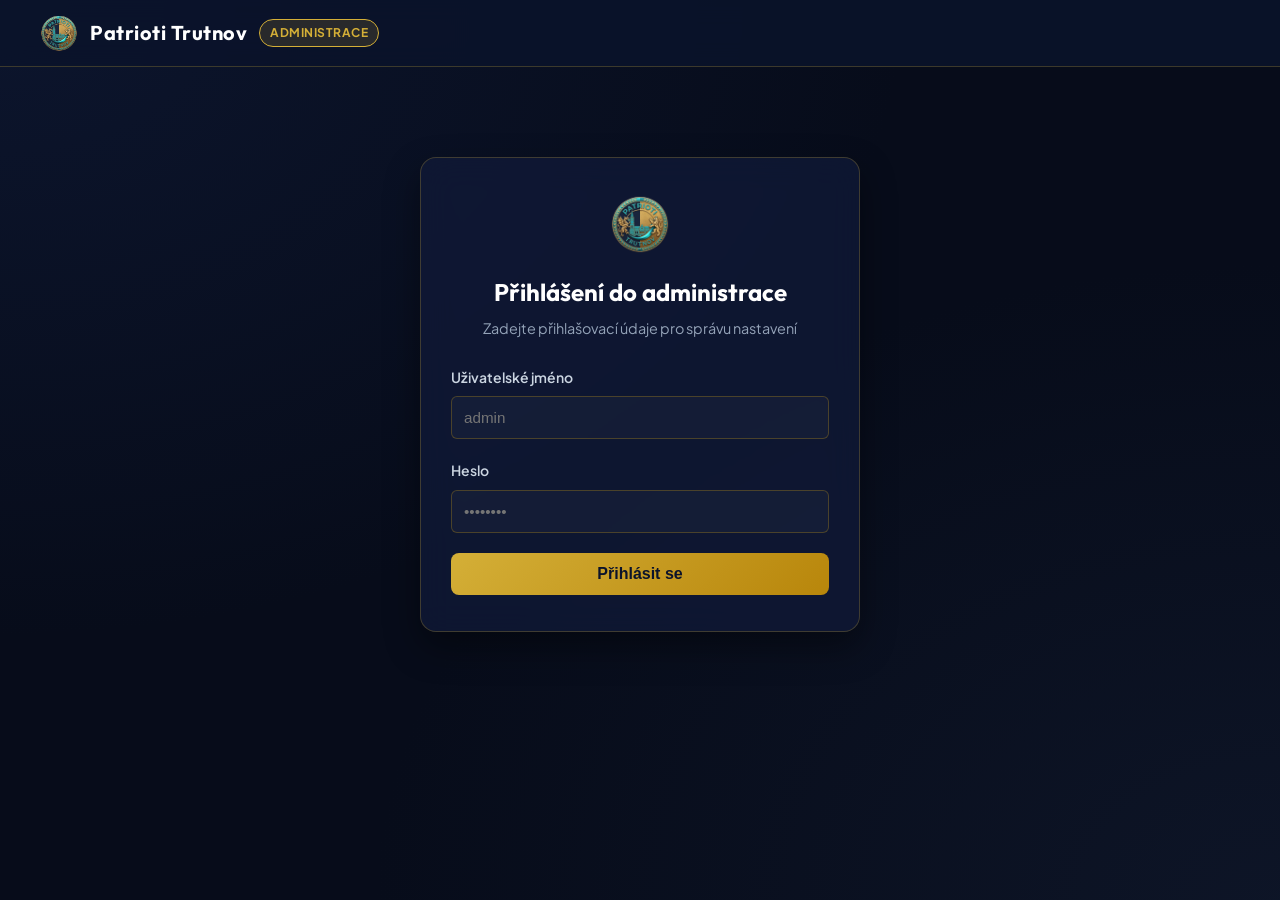
==== wwwroot/admin.html @ 67e6c527 "Add admin section with email notification settings and PatriotiTrutnov_ subject prefix" ====
<!DOCTYPE html>
<html lang="cs">
<head>
    <meta charset="UTF-8">
    <meta name="viewport" content="width=device-width, initial-scale=1.0">
    <title>Administrace | Patrioti Trutnov</title>
    <link rel="icon" type="image/png" href="img/PatriotiLogo.png">
    <link rel="preconnect" href="https://fonts.googleapis.com">
    <link rel="preconnect" href="https://fonts.gstatic.com" crossorigin>
    <link href="https://fonts.googleapis.com/css2?family=Outfit:wght@300;400;500;600;700;800&family=Plus+Jakarta+Sans:wght@400;500;600;700&display=swap" rel="stylesheet">
    <link rel="stylesheet" href="css/main.css">
    <style>
        :root {
            --admin-bg: #070c1a;
            --admin-card: rgba(16, 26, 56, 0.75);
            --admin-border: rgba(212, 175, 55, 0.25);
            --admin-accent: #d4af37;
            --admin-accent-hover: #f3c94d;
        }

        body {
            background-color: var(--admin-bg);
            background-image: 
                radial-gradient(at 0% 0%, rgba(20, 35, 75, 0.4) 0px, transparent 50%),
                radial-gradient(at 100% 100%, rgba(15, 23, 42, 0.8) 0px, transparent 50%);
            min-height: 100vh;
            color: #f1f5f9;
            font-family: 'Plus Jakarta Sans', sans-serif;
            display: flex;
            flex-direction: column;
            margin: 0;
        }

        .admin-header {
            background: rgba(11, 19, 43, 0.9);
            backdrop-filter: blur(12px);
            -webkit-backdrop-filter: blur(12px);
            border-bottom: 1px solid var(--admin-border);
            padding: 14px 24px;
            position: sticky;
            top: 0;
            z-index: 100;
        }

        .admin-header-container {
            max-width: 1200px;
            margin: 0 auto;
            display: flex;
            justify-content: space-between;
            align-items: center;
            flex-wrap: wrap;
            gap: 15px;
        }

        .admin-brand {
            display: flex;
            align-items: center;
            gap: 12px;
            text-decoration: none;
            color: #ffffff;
        }

        .admin-brand img {
            height: 38px;
            width: auto;
        }

        .admin-brand-title {
            font-family: 'Outfit', sans-serif;
            font-size: 1.25rem;
            font-weight: 700;
            letter-spacing: 0.5px;
        }

        .admin-badge {
            background: rgba(212, 175, 55, 0.15);
            border: 1px solid var(--admin-accent);
            color: var(--admin-accent);
            padding: 3px 10px;
            border-radius: 20px;
            font-size: 0.75rem;
            font-weight: 700;
            text-transform: uppercase;
            letter-spacing: 0.5px;
        }

        .admin-nav-actions {
            display: flex;
            align-items: center;
            gap: 12px;
        }

        .btn-admin-link {
            display: inline-flex;
            align-items: center;
            gap: 6px;
            padding: 8px 14px;
            border-radius: 8px;
            font-size: 0.875rem;
            font-weight: 600;
            text-decoration: none;
            color: #cbd5e1;
            background: rgba(255, 255, 255, 0.05);
            border: 1px solid rgba(255, 255, 255, 0.1);
            transition: all 0.2s ease;
        }

        .btn-admin-link:hover {
            background: rgba(255, 255, 255, 0.12);
            color: #ffffff;
        }

        .btn-admin-logout {
            background: rgba(239, 68, 68, 0.15);
            border: 1px solid rgba(239, 68, 68, 0.4);
            color: #fca5a5;
        }

        .btn-admin-logout:hover {
            background: rgba(239, 68, 68, 0.3);
            color: #ffffff;
        }

        .admin-main {
            max-width: 1200px;
            margin: 0 auto;
            padding: 30px 20px 60px 20px;
            flex: 1;
            width: 100%;
            box-sizing: border-box;
        }

        /* Login Card */
        .login-wrapper {
            max-width: 440px;
            margin: 60px auto;
        }

        .login-card {
            background: var(--admin-card);
            border: 1px solid var(--admin-border);
            border-radius: 16px;
            padding: 36px 30px;
            box-shadow: 0 15px 35px rgba(0, 0, 0, 0.4);
            backdrop-filter: blur(16px);
        }

        .login-card-header {
            text-align: center;
            margin-bottom: 26px;
        }

        .login-card-header img {
            height: 60px;
            margin-bottom: 12px;
        }

        .login-card-header h2 {
            margin: 0;
            font-size: 1.5rem;
            font-family: 'Outfit', sans-serif;
            color: #ffffff;
        }

        .login-card-header p {
            margin: 6px 0 0 0;
            font-size: 0.9rem;
            color: #94a3b8;
        }

        .form-group {
            margin-bottom: 20px;
        }

        .form-group label {
            display: block;
            margin-bottom: 8px;
            font-size: 0.875rem;
            font-weight: 600;
            color: #cbd5e1;
        }

        .form-control {
            width: 100%;
            padding: 12px 14px;
            background: rgba(8, 14, 30, 0.8);
            border: 1px solid rgba(255, 255, 255, 0.15);
            border-radius: 8px;
            color: #ffffff;
            font-size: 0.95rem;
            box-sizing: border-box;
            transition: border-color 0.2s;
        }

        .form-control:focus {
            outline: none;
            border-color: var(--admin-accent);
            box-shadow: 0 0 0 3px rgba(212, 175, 55, 0.2);
        }

        .btn-gold {
            background: linear-gradient(135deg, var(--admin-accent) 0%, #b8860b 100%);
            color: #0b132b;
            font-weight: 700;
            padding: 12px 20px;
            border-radius: 8px;
            border: none;
            cursor: pointer;
            width: 100%;
            font-size: 1rem;
            transition: all 0.2s ease;
        }

        .btn-gold:hover {
            background: linear-gradient(135deg, var(--admin-accent-hover) 0%, #d4af37 100%);
            transform: translateY(-1px);
            box-shadow: 0 4px 14px rgba(212, 175, 55, 0.3);
        }

        .btn-gold:disabled {
            opacity: 0.6;
            cursor: not-allowed;
            transform: none;
        }

        .alert-error {
            background: rgba(239, 68, 68, 0.15);
            border: 1px solid rgba(239, 68, 68, 0.4);
            color: #fca5a5;
            padding: 10px 14px;
            border-radius: 8px;
            font-size: 0.875rem;
            margin-bottom: 18px;
            display: none;
        }

        .alert-success {
            background: rgba(34, 197, 94, 0.15);
            border: 1px solid rgba(34, 197, 94, 0.4);
            color: #86efac;
            padding: 12px 16px;
            border-radius: 8px;
            font-size: 0.9rem;
            margin-bottom: 20px;
            display: none;
        }

        /* Dashboard View */
        .admin-tabs {
            display: flex;
            gap: 10px;
            border-bottom: 1px solid rgba(255, 255, 255, 0.1);
            margin-bottom: 26px;
        }

        .admin-tab-btn {
            background: transparent;
            border: none;
            color: #94a3b8;
            font-size: 1rem;
            font-weight: 600;
            padding: 12px 18px;
            cursor: pointer;
            border-bottom: 2px solid transparent;
            transition: all 0.2s ease;
            display: inline-flex;
            align-items: center;
            gap: 8px;
        }

        .admin-tab-btn:hover {
            color: #ffffff;
        }

        .admin-tab-btn.active {
            color: var(--admin-accent);
            border-bottom-color: var(--admin-accent);
        }

        .tab-pane {
            display: none;
        }

        .tab-pane.active {
            display: block;
        }

        /* Settings Card */
        .settings-card {
            background: var(--admin-card);
            border: 1px solid var(--admin-border);
            border-radius: 16px;
            padding: 30px;
            backdrop-filter: blur(16px);
            margin-bottom: 25px;
        }

        .settings-card-header {
            margin-bottom: 22px;
        }

        .settings-card-header h3 {
            margin: 0;
            font-family: 'Outfit', sans-serif;
            font-size: 1.4rem;
            color: #ffffff;
            display: flex;
            align-items: center;
            gap: 10px;
        }

        .settings-card-header p {
            margin: 8px 0 0 0;
            font-size: 0.95rem;
            color: #94a3b8;
            line-height: 1.5;
        }

        .info-pill-bar {
            display: flex;
            flex-wrap: wrap;
            gap: 12px;
            margin: 16px 0 24px 0;
            background: rgba(11, 19, 43, 0.6);
            border: 1px solid rgba(255, 255, 255, 0.08);
            border-radius: 10px;
            padding: 14px 18px;
        }

        .info-pill {
            font-size: 0.85rem;
            color: #cbd5e1;
            display: flex;
            align-items: center;
            gap: 6px;
        }

        .info-pill code {
            background: rgba(212, 175, 55, 0.15);
            color: var(--admin-accent);
            padding: 2px 6px;
            border-radius: 4px;
            font-weight: 700;
        }

        .email-list {
            display: flex;
            flex-direction: column;
            gap: 10px;
            margin-bottom: 24px;
        }

        .email-item {
            display: flex;
            justify-content: space-between;
            align-items: center;
            background: rgba(8, 14, 30, 0.6);
            border: 1px solid rgba(255, 255, 255, 0.1);
            border-radius: 10px;
            padding: 12px 18px;
            transition: all 0.2s;
        }

        .email-item:hover {
            border-color: rgba(212, 175, 55, 0.4);
            background: rgba(8, 14, 30, 0.9);
        }

        .email-item-address {
            display: flex;
            align-items: center;
            gap: 10px;
            font-weight: 600;
            color: #ffffff;
            font-size: 0.95rem;
        }

        .email-item-badge {
            background: rgba(59, 130, 246, 0.15);
            border: 1px solid rgba(59, 130, 246, 0.4);
            color: #60a5fa;
            font-size: 0.75rem;
            padding: 2px 8px;
            border-radius: 12px;
            font-weight: 600;
        }

        .btn-delete-email {
            background: rgba(239, 68, 68, 0.15);
            border: 1px solid rgba(239, 68, 68, 0.3);
            color: #fca5a5;
            padding: 6px 12px;
            border-radius: 6px;
            cursor: pointer;
            font-size: 0.85rem;
            font-weight: 600;
            transition: all 0.2s;
        }

        .btn-delete-email:hover {
            background: rgba(239, 68, 68, 0.3);
            color: #ffffff;
        }

        .add-email-form {
            display: flex;
            gap: 12px;
            margin-bottom: 25px;
            flex-wrap: wrap;
        }

        .add-email-form .form-control {
            flex: 1;
            min-width: 250px;
        }

        .add-email-form .btn-add {
            background: rgba(59, 130, 246, 0.2);
            border: 1px solid rgba(59, 130, 246, 0.5);
            color: #60a5fa;
            font-weight: 600;
            padding: 0 20px;
            border-radius: 8px;
            cursor: pointer;
            transition: all 0.2s;
            display: inline-flex;
            align-items: center;
            gap: 6px;
            white-space: nowrap;
        }

        .add-email-form .btn-add:hover {
            background: rgba(59, 130, 246, 0.4);
            color: #ffffff;
        }

        /* Leads Table */
        .leads-table-container {
            overflow-x: auto;
            border-radius: 12px;
            border: 1px solid rgba(255, 255, 255, 0.1);
            background: var(--admin-card);
        }

        .leads-table {
            width: 100%;
            border-collapse: collapse;
            font-size: 0.9rem;
            text-align: left;
        }

        .leads-table th {
            background: rgba(11, 19, 43, 0.9);
            color: var(--admin-accent);
            font-weight: 700;
            padding: 14px 16px;
            border-bottom: 1px solid rgba(255, 255, 255, 0.1);
            white-space: nowrap;
        }

        .leads-table td {
            padding: 14px 16px;
            border-bottom: 1px solid rgba(255, 255, 255, 0.05);
            color: #cbd5e1;
            vertical-align: top;
        }

        .leads-table tr:hover td {
            background: rgba(255, 255, 255, 0.02);
        }

        .leads-table .lead-name {
            font-weight: 700;
            color: #ffffff;
            white-space: nowrap;
        }

        .leads-table .lead-email a {
            color: #60a5fa;
            text-decoration: none;
        }

        .leads-table .lead-topic {
            color: var(--admin-accent);
            font-weight: 600;
        }

        .leads-table .lead-msg {
            max-width: 320px;
            line-height: 1.4;
            white-space: pre-line;
            word-break: break-word;
        }

        .leads-table .lead-date {
            white-space: nowrap;
            color: #94a3b8;
            font-size: 0.8rem;
        }

        .empty-state {
            padding: 40px 20px;
            text-align: center;
            color: #94a3b8;
        }

        .empty-state p {
            margin: 8px 0 0 0;
            font-size: 0.95rem;
        }
    </style>
</head>
<body>
    <!-- Header -->
    <header class="admin-header">
        <div class="admin-header-container">
            <a href="index.html" class="admin-brand">
                <img src="img/PatriotiLogoBlack.png" alt="Patrioti Trutnov Logo">
                <span class="admin-brand-title">Patrioti Trutnov</span>
                <span class="admin-badge">Administrace</span>
            </a>
            <div class="admin-nav-actions" id="adminNavActions" style="display: none;">
                <span id="adminUsernameDisplay" style="font-size: 0.875rem; color: #94a3b8; font-weight: 600;"></span>
                <a href="index.html" class="btn-admin-link" target="_blank">🌐 Web</a>
                <button type="button" id="adminLogoutBtn" class="btn-admin-link btn-admin-logout">Odhlásit</button>
            </div>
        </div>
    </header>

    <!-- Main Content -->
    <main class="admin-main">
        <!-- 1. Login View -->
        <div id="loginView" class="login-wrapper">
            <div class="login-card">
                <div class="login-card-header">
                    <img src="img/PatriotiLogoBlack.png" alt="Patrioti Trutnov">
                    <h2>Přihlášení do administrace</h2>
                    <p>Zadejte přihlašovací údaje pro správu nastavení</p>
                </div>
                <div id="loginError" class="alert-error"></div>
                <form id="loginForm">
                    <div class="form-group">
                        <label for="adminUser">Uživatelské jméno</label>
                        <input type="text" id="adminUser" class="form-control" placeholder="admin" required autocomplete="username">
                    </div>
                    <div class="form-group">
                        <label for="adminPass">Heslo</label>
                        <input type="password" id="adminPass" class="form-control" placeholder="••••••••" required autocomplete="current-password">
                    </div>
                    <button type="submit" id="loginBtn" class="btn-gold">Přihlásit se</button>
                </form>
            </div>
        </div>

        <!-- 2. Dashboard View -->
        <div id="dashboardView" style="display: none;">
            <div class="admin-tabs">
                <button type="button" class="admin-tab-btn active" data-tab="settingsTab">
                    ⚙️ Nastavení e-mailů
                </button>
                <button type="button" class="admin-tab-btn" data-tab="leadsTab">
                    📥 Doručené zprávy <span id="leadsCountBadge" class="admin-badge" style="margin-left: 6px; display: none;">0</span>
                </button>
            </div>

            <!-- Tab 1: Settings -->
            <div id="settingsTab" class="tab-pane active">
                <div class="settings-card">
                    <div class="settings-card-header">
                        <h3>📧 Příjemci příchozích e-mailů</h3>
                        <p>
                            Zde můžete spravovat seznam e-mailových adres, kam budou přeposílány veškeré poptávky a zprávy z kontaktního formuláře na webu.
                        </p>
                    </div>

                    <div class="info-pill-bar">
                        <div class="info-pill">
                            <span>📌 <strong>Prefix předmětu:</strong></span>
                            <code>PatriotiTrutnov_</code>
                        </div>
                        <div class="info-pill">
                            <span>📌 <strong>Odesílatel:</strong></span>
                            <code>Patrioti Trutnov &lt;info@patriotitrutnov.cz&gt;</code>
                        </div>
                        <div class="info-pill">
                            <span>📌 <strong>Reply-To:</strong></span>
                            <span>E-mail odesílatele formuláře</span>
                        </div>
                    </div>

                    <div id="settingsSuccess" class="alert-success"></div>
                    <div id="settingsError" class="alert-error"></div>

                    <label style="display: block; font-weight: 700; margin-bottom: 12px; font-size: 0.95rem; color: #cbd5e1;">
                        Aktivní seznam příjemců notifikací:
                    </label>

                    <div id="emailListContainer" class="email-list">
                        <!-- Populated by JS -->
                    </div>

                    <!-- Add New Email -->
                    <form id="addEmailForm" class="add-email-form">
                        <input type="email" id="newEmailInput" class="form-control" placeholder="Zadejte novou e-mailovou adresu (např. tym@patriotitrutnov.cz)" required>
                        <button type="submit" class="btn-add">➕ Přidat e-mail</button>
                    </form>

                    <div style="margin-top: 25px; display: flex; justify-content: flex-end;">
                        <button type="button" id="saveSettingsBtn" class="btn-gold" style="width: auto; padding: 12px 28px;">
                            💾 Uložit nastavení
                        </button>
                    </div>
                </div>
            </div>

            <!-- Tab 2: Leads -->
            <div id="leadsTab" class="tab-pane">
                <div class="settings-card">
                    <div class="settings-card-header" style="display: flex; justify-content: space-between; align-items: center; flex-wrap: wrap; gap: 15px;">
                        <div>
                            <h3>📥 Doručené zprávy a kontakty</h3>
                            <p>Přehled všech odeslaných formulářů od občanů z webu.</p>
                        </div>
                        <button type="button" id="refreshLeadsBtn" class="btn-admin-link">🔄 Obnovit zprávy</button>
                    </div>

                    <div class="leads-table-container">
                        <table class="leads-table">
                            <thead>
                                <tr>
                                    <th>Datum</th>
                                    <th>Jméno</th>
                                    <th>E-mail</th>
                                    <th>Telefon</th>
                                    <th>Zajímá mě</th>
                                    <th>Zpráva / vzkaz</th>
                                    <th>Akce</th>
                                </tr>
                            </thead>
                            <tbody id="leadsTableBody">
                                <!-- Populated by JS -->
                            </tbody>
                        </table>
                        <div id="leadsEmptyState" class="empty-state" style="display: none;">
                            <span style="font-size: 2rem;">📭</span>
                            <p>Zatím nebyly doručeny žádné zprávy.</p>
                        </div>
                    </div>
                </div>
            </div>
        </div>
    </main>

    <script src="js/admin.js"></script>
</body>
</html>
---- wwwroot/css/main.css ----
:root {
    --bg-deep: #120e03;
    --bg-surface: #1e1706;
    --bg-glass: rgba(30, 23, 6, 0.85);

    --accent: #eab308;
    --accent-light: #fde047;
    --accent-gradient: linear-gradient(135deg, #f59e0b 0%, #d97706 100%);
    
    --text-primary: #fef3c7;
    --text-secondary: #fde68a;
    --border: rgba(234, 179, 8, 0.25);
    --btn-text: #0f172a;
    
    --transition: all 0.4s cubic-bezier(0.165, 0.84, 0.44, 1);
    --input-bg: rgba(255, 255, 255, 0.03);
    --header-bg: rgba(18, 14, 3, 0.88);
    --selector-bg: rgba(255, 255, 255, 0.08);
}

.gold-theme {
    --bg-deep: #120e03;
    --bg-surface: #1e1706;
    --bg-glass: rgba(30, 23, 6, 0.85);
    --text-primary: #fef3c7;
    --text-secondary: #fde68a;
    --border: rgba(234, 179, 8, 0.25);
    --input-bg: rgba(255, 255, 255, 0.03);
    --header-bg: rgba(18, 14, 3, 0.88);
    --accent: #eab308;
    --accent-light: #fde047;
    --accent-gradient: linear-gradient(135deg, #f59e0b 0%, #d97706 100%);
    --selector-bg: rgba(255, 255, 255, 0.08);
    --btn-text: #0f172a;
}

.dark-theme {
    --bg-deep: #000000;
    --bg-surface: #0a0f1a;
    --bg-glass: rgba(10, 15, 26, 0.85);
    --text-primary: #f1f5f9;
    --text-secondary: #94a3b8;
    --border: rgba(59, 130, 246, 0.2);
    --input-bg: rgba(255, 255, 255, 0.03);
    --header-bg: rgba(0, 0, 0, 0.85);
    --accent: #3b82f6;
    --accent-light: #60a5fa;
    --accent-gradient: linear-gradient(135deg, #3b82f6 0%, #2563eb 100%);
    --selector-bg: rgba(255, 255, 255, 0.05);
    --btn-text: #ffffff;
}

.light-theme {
    --bg-deep: #eaedf2;
    --bg-surface: #f4f6fa;
    --bg-glass: rgba(244, 246, 250, 0.90);
    --text-primary: #1e293b;
    --text-secondary: #475569;
    --border: rgba(100, 116, 139, 0.25);
    --input-bg: rgba(0, 0, 0, 0.03);
    --header-bg: rgba(234, 237, 242, 0.92);
    --accent: #1e40af;
    --accent-light: #2563eb;
    --accent-gradient: linear-gradient(135deg, #1e40af 0%, #2563eb 100%);
    --selector-bg: rgba(0, 0, 0, 0.05);
    --btn-text: #ffffff;
}

.red-theme {
    --bg-deep: #140505;
    --bg-surface: #220c0c;
    --bg-glass: rgba(34, 12, 12, 0.85);
    --text-primary: #fecaca;
    --text-secondary: #fca5a5;
    --border: rgba(239, 68, 68, 0.25);
    --input-bg: rgba(255, 255, 255, 0.03);
    --header-bg: rgba(20, 5, 5, 0.85);
    --accent: #ef4444;
    --accent-light: #f87171;
    --accent-gradient: linear-gradient(135deg, #ef4444 0%, #f97316 100%);
    --selector-bg: rgba(255, 255, 255, 0.08);
    --btn-text: #ffffff;
}

.green-theme {
    --bg-deep: #05140b;
    --bg-surface: #0b2214;
    --bg-glass: rgba(11, 34, 20, 0.85);
    --text-primary: #d1fae5;
    --text-secondary: #a7f3d0;
    --border: rgba(16, 185, 129, 0.25);
    --input-bg: rgba(255, 255, 255, 0.03);
    --header-bg: rgba(5, 20, 11, 0.85);
    --accent: #10b981;
    --accent-light: #34d399;
    --accent-gradient: linear-gradient(135deg, #10b981 0%, #059669 100%);
    --selector-bg: rgba(255, 255, 255, 0.08);
    --btn-text: #ffffff;
}

.water-theme {
    --bg-deep: #02121e;
    --bg-surface: #062033;
    --bg-glass: rgba(6, 32, 51, 0.85);
    --text-primary: #e0f2fe;
    --text-secondary: #7dd3fc;
    --border: rgba(6, 182, 212, 0.25);
    --input-bg: rgba(255, 255, 255, 0.03);
    --header-bg: rgba(2, 18, 30, 0.88);
    --accent: #06b6d4;
    --accent-light: #38bdf8;
    --accent-gradient: linear-gradient(135deg, #06b6d4 0%, #0284c7 100%);
    --selector-bg: rgba(255, 255, 255, 0.08);
    --btn-text: #ffffff;
}

* {
    margin: 0;
    padding: 0;
    box-sizing: border-box;
}

body {
    background-color: var(--bg-deep);
    color: var(--text-primary);
    font-family: 'Inter', sans-serif;
    line-height: 1.6;
    overflow-x: hidden;
}

h1, h2, h3 {
    font-family: 'Outfit', sans-serif;
}

.container {
    max-width: 1200px;
    margin: 0 auto;
    padding: 0 20px;
}

.section {
    padding: 100px 0;
    scroll-margin-top: 155px; /* Offset to prevent header overlap when clicking anchors */
}

.text-accent {
    background: var(--accent-gradient);
    -webkit-background-clip: text;
    background-clip: text;
    -webkit-text-fill-color: transparent;
}

/* Header */
.header {
    position: fixed;
    top: 0;
    width: 100%;
    z-index: 1000;
    padding: 12px 0;
    background: var(--header-bg);
    backdrop-filter: blur(12px);
    transition: padding 0.3s cubic-bezier(0.165, 0.84, 0.44, 1), background 0.3s ease, box-shadow 0.3s ease;
}

/* Shrinking header on scroll */
.header.scrolled {
    padding: 6px 0;
    background: var(--header-bg);
    box-shadow: 0 4px 20px rgba(0, 0, 0, 0.45);
    border-bottom: 1px solid var(--border);
}

.header-container {
    display: flex;
    justify-content: space-between;
    align-items: center;
    max-width: 1400px;
    width: 100%;
}

.logo {
    display: flex;
    align-items: center;
    gap: 12px;
    font-size: 1.5rem;
    font-weight: 800;
    letter-spacing: -1px;
    text-decoration: none;
    color: var(--text-primary);
    cursor: pointer;
    white-space: nowrap;
    flex-shrink: 0;
    transition: font-size 0.3s ease;
}

.header.scrolled .logo {
    font-size: 1.25rem;
    gap: 10px;
}

.header-logo-img {
    height: 116px;
    width: auto;
    object-fit: contain;
    transition: height 0.3s cubic-bezier(0.165, 0.84, 0.44, 1), transform 0.3s ease;
}

.header.scrolled .header-logo-img {
    height: 52px;
}

/* Dignified logo hover (no wild rotating or tilting) */
.logo:hover .header-logo-img {
    transform: scale(1.04);
}

.logo span {
    color: var(--accent);
}

/* Symmetrical Header Volte 1 Badge */
.header-volte-badge {
    display: inline-flex;
    align-items: center;
    justify-content: center;
    flex-shrink: 0;
    text-decoration: none;
    line-height: 0;
    margin-left: 16px;
    transition: transform 0.3s cubic-bezier(0.165, 0.84, 0.44, 1);
}

.header-volte-badge img {
    height: 84px;
    width: 84px;
    object-fit: contain;
    filter: drop-shadow(0 4px 14px rgba(234, 179, 8, 0.4));
    transition: height 0.3s cubic-bezier(0.165, 0.84, 0.44, 1), width 0.3s cubic-bezier(0.165, 0.84, 0.44, 1), transform 0.3s ease, filter 0.3s ease;
}

.header.scrolled .header-volte-badge img {
    height: 48px;
    width: 48px;
}

.header-volte-badge:hover img {
    transform: scale(1.08) rotate(2deg);
    filter: drop-shadow(0 6px 18px rgba(234, 179, 8, 0.65));
}

/* Mobile Navigation Toggle Button */
.nav-toggle {
    display: none;
    background: none;
    border: none;
    cursor: pointer;
    padding: 10px;
    z-index: 1010;
    outline: none;
}

.nav-toggle span {
    display: block;
    width: 25px;
    height: 3px;
    background: var(--text-primary);
    margin: 5px 0;
    transition: var(--transition);
    border-radius: 2px;
}

/* Hamburger transform to X when active */
.nav-toggle.active span:nth-child(1) {
    transform: rotate(-45deg) translate(-5px, 6px);
}

.nav-toggle.active span:nth-child(2) {
    opacity: 0;
}

.nav-toggle.active span:nth-child(3) {
    transform: rotate(45deg) translate(-5px, -6px);
}

.nav {
    display: flex;
    align-items: center;
    gap: 22px;
}

.nav-list {
    display: flex;
    list-style: none;
    gap: 18px;
    align-items: center;
    margin: 0;
    padding: 0;
}

.nav-list li {
    display: flex;
    align-items: center;
}

.nav-list a {
    text-decoration: none;
    color: var(--text-primary);
    font-weight: 500;
    font-size: 0.92rem;
    transition: color 0.3s;
    white-space: nowrap;
    display: inline-block;
}

.nav-list a:hover {
    color: var(--accent-light);
}

/* Buttons */
.btn-primary {
    display: inline-block;
    padding: 11px 24px;
    background: var(--accent-gradient);
    color: var(--btn-text, #ffffff);
    text-decoration: none;
    border-radius: 6px;
    font-weight: 700;
    text-transform: uppercase;
    font-size: 0.8rem;
    letter-spacing: 1px;
    border: none;
    cursor: pointer;
    transition: var(--transition);
    white-space: nowrap;
}

.btn-primary:hover {
    transform: translateY(-2px);
    box-shadow: 0 10px 25px rgba(59, 130, 246, 0.3);
}

.btn-secondary {
    display: inline-block;
    padding: 12px 28px;
    background: transparent;
    color: var(--accent-light);
    text-decoration: none;
    border-radius: 6px;
    font-weight: 600;
    font-size: 0.85rem;
    border: 1px solid var(--border);
    transition: var(--transition);
    margin-left: 12px;
}

.btn-secondary:hover {
    background: rgba(59, 130, 246, 0.1);
    border-color: var(--accent);
}

.w-full {
    width: 100%;
}

/* Hero */
.hero {
    min-height: 100vh;
    height: auto;
    display: flex;
    align-items: center;
    background: radial-gradient(circle at top right, rgba(59, 130, 246, 0.08), transparent 50%);
    padding-top: 190px;
    padding-bottom: 80px;
}

.hero-vertical {
    display: flex;
    flex-direction: column;
    align-items: center;
    gap: 40px;
    text-align: center;
    width: 100%;
}

.hero-banner-container {
    display: flex;
    justify-content: center;
    align-items: center;
    position: relative;
    width: 100%;
}

.hero-banner-img {
    width: 100%;
    height: auto;
    max-height: 250px;
    max-width: 780px;
    object-fit: contain;
    filter: drop-shadow(0 20px 45px rgba(59, 130, 246, 0.25));
    animation: floatAnimation 6s ease-in-out infinite;
}

@keyframes floatAnimation {
    0% { transform: translateY(0px); }
    50% { transform: translateY(-15px); }
    100% { transform: translateY(0px); }
}

.hero-title {
    font-size: 3.5rem;
    line-height: 1.1;
    margin-bottom: 20px;
}

.hero-desc {
    font-size: 1.1rem;
    color: var(--text-secondary);
    max-width: 560px;
    margin: 0 auto 30px auto;
}

.hero-actions {
    display: flex;
    justify-content: center;
    gap: 12px;
}

.badge {
    color: var(--accent);
    text-transform: uppercase;
    font-size: 0.8rem;
    font-weight: 700;
    letter-spacing: 2px;
    display: block;
    margin-bottom: 20px;
}

/* Section header */
.section-header {
    margin-bottom: 20px;
}

.text-center {
    text-align: center;
}

.title {
    font-size: 2.5rem;
    margin-bottom: 12px;
}

.subtitle {
    color: var(--text-secondary);
    max-width: 600px;
    margin: 0 auto;
    font-size: 1rem;
}

/* Glass Card */
.glass-card {
    background: var(--bg-glass);
    backdrop-filter: blur(10px);
    border: 1px solid var(--border);
    padding: 40px;
    border-radius: 10px;
    transition: var(--transition);
}

.glass-card:hover {
    border-color: var(--accent);
    transform: translateY(-4px);
}

.glass-card .icon {
    font-size: 2rem;
    margin-bottom: 16px;
}

.glass-card h3 {
    margin-bottom: 8px;
    font-size: 1.2rem;
}

.glass-card p {
    color: var(--text-secondary);
    font-size: 0.9rem;
}

.grid {
    display: grid;
    grid-template-columns: repeat(3, 1fr);
    gap: 30px;
    margin-top: 50px;
}

/* Highlight section */
.highlight {
    background: var(--bg-surface);
}

/* Event Section */
.event-section {
    position: relative;
}

.event-card {
    background: var(--bg-glass);
    backdrop-filter: blur(12px);
    border: 1px solid var(--border);
    border-radius: 16px;
    padding: 40px;
    box-shadow: 0 15px 40px rgba(0, 0, 0, 0.25);
    margin-top: 30px;
}

.event-grid {
    display: grid;
    grid-template-columns: 1.15fr 0.85fr;
    gap: 40px;
    align-items: center;
}

.event-details h3 {
    font-size: 2rem;
    margin: 14px 0;
    line-height: 1.25;
    color: var(--text-primary);
}

.event-description {
    color: var(--text-secondary);
    font-size: 1.05rem;
    line-height: 1.6;
    margin-bottom: 24px;
}

.event-info-box {
    display: flex;
    flex-direction: column;
    gap: 12px;
    background: rgba(255, 255, 255, 0.04);
    border: 1px solid var(--border);
    border-left: 4px solid var(--accent);
    padding: 16px 20px;
    border-radius: 8px;
    margin-bottom: 24px;
}

.event-info-item {
    display: flex;
    align-items: center;
    gap: 12px;
    font-size: 1rem;
    color: var(--text-primary);
}

.event-info-icon {
    font-size: 1.25rem;
}

.event-guests {
    margin-bottom: 24px;
}

.event-guests-title {
    font-size: 0.85rem;
    font-weight: 700;
    text-transform: uppercase;
    letter-spacing: 0.8px;
    color: var(--accent);
    margin-bottom: 12px;
}

.guest-chips {
    display: grid;
    grid-template-columns: repeat(3, 1fr);
    gap: 12px;
}

.guest-chip {
    background: var(--selector-bg);
    border: 1px solid var(--border);
    border-radius: 10px;
    padding: 12px 10px;
    display: flex;
    flex-direction: column;
    align-items: center;
    justify-content: center;
    text-align: center;
    gap: 6px;
    transition: transform 0.2s ease, border-color 0.2s ease, box-shadow 0.2s ease;
}

.guest-chip:hover {
    border-color: var(--accent);
    transform: translateY(-2px);
    box-shadow: 0 6px 16px rgba(0, 0, 0, 0.25);
}

.guest-icon {
    font-size: 1.3rem;
    line-height: 1;
}

.guest-info {
    display: flex;
    flex-direction: column;
    gap: 2px;
}

.guest-name {
    font-weight: 700;
    font-size: 0.88rem;
    line-height: 1.25;
    color: var(--text-primary);
}

.guest-role {
    font-size: 0.76rem;
    color: var(--accent-light);
    font-weight: 600;
    line-height: 1.2;
}

/* Event Actions Layout */
.event-actions {
    display: flex;
    flex-direction: column;
    gap: 10px;
    width: 100%;
}

.btn-event-main {
    width: 100%;
    text-align: center;
    padding: 13px 20px;
    font-size: 0.85rem;
    letter-spacing: 0.5px;
    box-sizing: border-box;
    display: flex;
    align-items: center;
    justify-content: center;
    gap: 8px;
}

.event-actions-grid {
    display: grid;
    grid-template-columns: 1fr 1fr;
    gap: 10px;
    width: 100%;
}

.btn-event-item {
    margin: 0 !important;
    padding: 10px 12px !important;
    font-size: 0.82rem !important;
    text-align: center;
    display: inline-flex;
    align-items: center;
    justify-content: center;
    gap: 6px;
    box-sizing: border-box;
    width: 100%;
    white-space: nowrap;
}

.btn-event-fb {
    width: 100%;
    margin: 0 !important;
    padding: 10px 16px !important;
    font-size: 0.82rem !important;
    text-align: center;
    display: inline-flex;
    align-items: center;
    justify-content: center;
    gap: 8px;
    box-sizing: border-box;
}

.event-poster-wrapper {
    position: relative;
    display: block;
    border-radius: 12px;
    overflow: hidden;
    box-shadow: 0 12px 35px rgba(0, 0, 0, 0.35);
    border: 1px solid var(--border);
    transition: var(--transition);
    text-decoration: none;
}

.event-poster-wrapper:hover {
    transform: translateY(-4px);
    border-color: var(--accent);
    box-shadow: 0 18px 45px rgba(59, 130, 246, 0.25);
}

.event-poster-img {
    width: 100%;
    height: auto;
    display: block;
    object-fit: cover;
}

.event-poster-overlay {
    position: absolute;
    bottom: 0;
    left: 0;
    right: 0;
    background: linear-gradient(to top, rgba(0, 0, 0, 0.85) 0%, transparent 100%);
    color: #ffffff;
    padding: 24px 15px 12px;
    text-align: center;
    font-size: 0.85rem;
    font-weight: 600;
    display: flex;
    align-items: center;
    justify-content: center;
    gap: 6px;
}

/* Contact */
.contact-grid {
    display: grid;
    grid-template-columns: 1fr 1fr;
    gap: 80px;
    align-items: center;
}

.contact-info h2 {
    font-size: 2.5rem;
    margin-bottom: 16px;
}

.contact-info p {
    color: var(--text-secondary);
    font-size: 1rem;
}

.form-group {
    margin-bottom: 20px;
}

.form-group label {
    display: block;
    font-size: 0.8rem;
    color: var(--accent-light);
    margin-bottom: 8px;
    font-weight: 600;
}

.form-group input, .form-group select, .form-group textarea {
    width: 100%;
    padding: 12px;
    background: var(--input-bg);
    border: 1px solid var(--border);
    color: var(--text-primary);
    border-radius: 6px;
    font-size: 0.95rem;
    transition: var(--transition);
}

.form-group textarea {
    min-height: 100px;
    resize: vertical;
    font-family: inherit;
}

select option {
    background: var(--bg-surface);
    color: var(--text-primary);
}

.form-group input:focus, .form-group select:focus, .form-group textarea:focus {
    outline: none;
    border-color: var(--accent);
}

.status-message {
    margin-top: 12px;
    font-size: 0.85rem;
}

.status-message.success {
    color: #22c55e;
}

.status-message.error {
    color: #ef4444;
}

#contact {
    padding-bottom: 10px;
}

/* Footer */
.footer {
    padding: 10px 0 40px 0;
    border-top: 1px solid var(--border);
}

.footer-container {
    display: flex;
    justify-content: space-between;
    align-items: center;
}

.footer-left {
    flex: 1;
    text-align: left;
    order: 1;
    color: var(--text-secondary);
    font-size: 0.85rem;
}

.footer-brand {
    flex: 1;
    display: flex;
    justify-content: center;
    order: 2;
}

.footer-right {
    flex: 1;
    text-align: right;
    order: 3;
    color: var(--text-secondary);
    font-size: 0.85rem;
}

.footer-link {
    color: var(--accent-light);
    text-decoration: none;
    transition: var(--transition);
}

.footer-link:hover {
    color: var(--accent);
    text-decoration: underline;
}

.footer-logo-img {
    height: 260px;
    width: auto;
    opacity: 0.85;
    transition: var(--transition);
}

.footer-brand:hover .footer-logo-img {
    opacity: 1;
    transform: scale(1.05);
}

/* Animations */
.reveal {
    opacity: 0;
    transform: translateY(30px);
    transition: all 0.8s ease-out;
}

.reveal.active {
    opacity: 1;
    transform: translateY(0);
}

/* Responsive */
@media (max-width: 1250px) {
    .header-logo-img {
        height: 90px;
    }
    .logo {
        font-size: 1.3rem;
        gap: 8px;
    }
    .nav {
        gap: 14px;
    }
    .nav-list {
        gap: 12px;
    }
    .nav-list a {
        font-size: 0.84rem;
    }
    .btn-primary {
        padding: 9px 18px;
        font-size: 0.75rem;
    }
    .header-volte-badge img {
        height: 70px;
        width: 70px;
    }
    .header.scrolled .header-volte-badge img {
        height: 46px;
        width: 46px;
    }
}

@media (max-width: 992px) {
    .header-logo-img {
        height: 65px;
    }

    .header-volte-badge {
        order: 2;
        margin-left: auto;
        margin-right: 12px;
    }

    .header-volte-badge img {
        height: 48px;
        width: 48px;
    }

    .header.scrolled .header-volte-badge img {
        height: 40px;
        width: 40px;
    }

    .header {
        padding: 8px 0;
    }

    /* Mobile Navigation Dropdown */
    .nav-toggle {
        display: block;
        order: 3;
    }

    .nav {
        position: absolute;
        top: 100%;
        left: 0;
        width: 100%;
        background: var(--bg-surface);
        border-bottom: 1px solid var(--border);
        padding: 24px 20px;
        display: none;
        flex-direction: column;
        gap: 20px;
        align-items: center;
        z-index: 999;
        box-shadow: 0 10px 30px rgba(0, 0, 0, 0.5);
    }

    .nav.active {
        display: flex;
    }

    .nav-list {
        flex-direction: column;
        gap: 16px;
        align-items: center;
        width: 100%;
    }

    .nav-list a {
        font-size: 1rem;
    }

    .header-tools {
        display: flex;
        flex-direction: row;
        align-items: center;
        justify-content: center;
        gap: 12px;
        margin-top: 12px;
        margin-left: 0;
        width: 100%;
    }

    .theme-dropdown-menu {
        right: auto;
        left: 50%;
        transform: translateX(-50%);
    }
}

@media (max-width: 768px) {
    .section {
        padding: 60px 0;
        scroll-margin-top: 100px;
    }

    .hero {
        padding: 140px 0 60px 0;
    }

    .hero-vertical {
        gap: 25px;
    }

    .hero-banner-img {
        max-height: 140px;
        max-width: 100%;
    }

    .hero-title {
        font-size: 2.2rem;
    }

    .grid {
        grid-template-columns: 1fr;
    }

    .event-grid {
        grid-template-columns: 1fr;
        gap: 30px;
    }

    .event-card {
        padding: 24px 18px;
    }

    .event-countdown-bar {
        flex-direction: column;
        text-align: center;
        padding: 14px 12px;
        gap: 12px;
    }

    .countdown-header {
        justify-content: center;
    }

    .countdown-timer {
        justify-content: center;
    }

    .countdown-unit {
        min-width: 48px;
        padding: 4px 8px;
    }

    .countdown-value {
        font-size: 1.25rem;
    }

    .guest-chips {
        grid-template-columns: 1fr;
        gap: 10px;
    }

    .guest-chip {
        flex-direction: row;
        text-align: left;
        padding: 10px 14px;
        gap: 12px;
        justify-content: flex-start;
    }

    .guest-info {
        text-align: left;
    }

    .event-actions-grid {
        grid-template-columns: 1fr;
        gap: 8px;
    }

    .contact-grid {
        grid-template-columns: 1fr;
        gap: 40px;
    }

    .footer-container {
        flex-direction: column;
        gap: 20px;
        text-align: center;
    }

    .footer-left {
        order: 2;
        text-align: center;
    }

    .footer-brand {
        order: 1;
    }

    .footer-right {
        order: 3;
        text-align: center;
    }

    .footer-logo-img {
        height: 180px;
    }
}

@media (max-width: 480px) {
    .logo span {
        display: none;
    }
    .logo {
        font-size: 1.25rem;
    }
}

/* Header Tools (Facebook Button + Theme Dropdown Select) */
.header-tools {
    display: flex;
    align-items: center;
    gap: 10px;
    margin-left: 8px;
    flex-shrink: 0;
}

.header-fb-btn {
    display: inline-flex;
    align-items: center;
    gap: 6px;
    padding: 6px 12px;
    background: rgba(24, 119, 242, 0.12);
    border: 1px solid rgba(24, 119, 242, 0.35);
    border-radius: 6px;
    color: #ffffff;
    text-decoration: none;
    font-size: 0.8rem;
    font-weight: 600;
    transition: var(--transition);
}

.header-fb-btn:hover {
    background: #1877f2;
    color: #ffffff;
    border-color: #1877f2;
    transform: translateY(-1px);
    box-shadow: 0 4px 12px rgba(24, 119, 242, 0.35);
}

.header-fb-btn .fb-icon {
    width: 14px;
    height: 14px;
    fill: currentColor;
    flex-shrink: 0;
}

/* Theme Dropdown Select */
.theme-dropdown {
    position: relative;
    display: inline-block;
}

.theme-dropdown-trigger {
    display: inline-flex;
    align-items: center;
    gap: 7px;
    background: var(--selector-bg);
    border: 1px solid var(--border);
    color: var(--text-primary);
    padding: 6px 12px;
    border-radius: 6px;
    font-size: 0.82rem;
    font-weight: 600;
    cursor: pointer;
    outline: none;
    transition: var(--transition);
    white-space: nowrap;
}

.theme-dropdown-trigger:hover,
.theme-dropdown.open .theme-dropdown-trigger {
    border-color: var(--accent);
    background: rgba(255, 255, 255, 0.12);
    color: var(--accent-light);
}

.theme-current-icon {
    font-size: 0.95rem;
    line-height: 1;
}

.theme-current-name {
    font-size: 0.82rem;
    font-weight: 600;
}

.theme-dropdown-arrow {
    font-size: 0.72rem;
    transition: transform 0.25s ease;
    opacity: 0.85;
}

.theme-dropdown.open .theme-dropdown-arrow {
    transform: rotate(180deg);
}

.theme-dropdown-menu {
    position: absolute;
    top: calc(100% + 6px);
    right: 0;
    min-width: 155px;
    background: var(--bg-glass);
    backdrop-filter: blur(16px);
    border: 1px solid var(--border);
    border-radius: 10px;
    padding: 6px;
    box-shadow: 0 12px 32px rgba(0, 0, 0, 0.5);
    z-index: 1050;
    display: none;
    flex-direction: column;
    gap: 3px;
}

.theme-dropdown.open .theme-dropdown-menu {
    display: flex;
}

.theme-dropdown-item {
    display: flex;
    align-items: center;
    gap: 9px;
    padding: 7px 10px;
    border: none;
    background: transparent;
    color: var(--text-primary);
    border-radius: 6px;
    cursor: pointer;
    font-size: 0.84rem;
    font-weight: 500;
    text-align: left;
    transition: all 0.2s ease;
    width: 100%;
}

.theme-dropdown-item:hover {
    background: rgba(255, 255, 255, 0.1);
    color: var(--accent-light);
}

.theme-dropdown-item.active {
    background: var(--accent-gradient);
    color: var(--btn-text);
    font-weight: 700;
}

/* Event Countdown Bar */
.event-countdown-bar {
    background: rgba(255, 255, 255, 0.035);
    border: 1px solid var(--border);
    border-radius: 12px;
    padding: 16px 24px;
    margin-bottom: 30px;
    display: flex;
    flex-wrap: wrap;
    align-items: center;
    justify-content: space-between;
    gap: 16px;
}

.countdown-header {
    display: flex;
    align-items: center;
    gap: 10px;
}

.countdown-pulse {
    width: 10px;
    height: 10px;
    border-radius: 50%;
    background: #ef4444;
    box-shadow: 0 0 12px #ef4444;
    animation: countdownBlink 1.5s infinite;
}

@keyframes countdownBlink {
    0%, 100% { opacity: 1; transform: scale(1); }
    50% { opacity: 0.4; transform: scale(0.85); }
}

.countdown-title {
    font-size: 0.98rem;
    font-weight: 700;
    color: var(--text-primary);
}

.countdown-timer {
    display: flex;
    align-items: center;
    gap: 8px;
}

.countdown-unit {
    display: flex;
    flex-direction: column;
    align-items: center;
    background: rgba(0, 0, 0, 0.35);
    border: 1px solid var(--border);
    border-radius: 8px;
    padding: 6px 12px;
    min-width: 55px;
}

.countdown-value {
    font-family: 'Outfit', sans-serif;
    font-size: 1.45rem;
    font-weight: 800;
    color: var(--accent);
    line-height: 1.1;
}

.countdown-label {
    font-size: 0.65rem;
    text-transform: uppercase;
    letter-spacing: 0.5px;
    color: var(--text-secondary);
    font-weight: 600;
}

.countdown-separator {
    font-size: 1.3rem;
    font-weight: 800;
    color: var(--accent-light);
    opacity: 0.6;
}

/* Event Calendar & Map Action Buttons */
.btn-event-cal, .btn-event-map {
    font-size: 0.82rem;
    padding: 10px 16px;
    margin-left: 0;
    cursor: pointer;
    display: inline-flex;
    align-items: center;
    gap: 6px;
}

/* FAQ Accordion Section */
.faq-accordion {
    max-width: 860px;
    margin: 35px auto 0 auto;
    display: flex;
    flex-direction: column;
    gap: 16px;
}

.faq-item {
    padding: 0;
    border-radius: 12px;
    overflow: hidden;
    transition: var(--transition);
}

.faq-item.open {
    border-color: var(--accent);
    box-shadow: 0 8px 25px rgba(0, 0, 0, 0.25);
}

.faq-question {
    width: 100%;
    background: transparent;
    border: none;
    padding: 20px 24px;
    display: flex;
    align-items: center;
    justify-content: space-between;
    gap: 14px;
    cursor: pointer;
    text-align: left;
    color: var(--text-primary);
    font-family: inherit;
    transition: background 0.2s ease;
}

.faq-question:hover {
    background: rgba(255, 255, 255, 0.03);
}

.faq-icon {
    font-size: 1.25rem;
    line-height: 1;
    flex-shrink: 0;
}

.faq-title {
    font-family: 'Outfit', sans-serif;
    font-size: 1.1rem;
    font-weight: 700;
    flex: 1;
    color: var(--text-primary);
    line-height: 1.35;
}

.faq-chevron {
    font-size: 1.2rem;
    color: var(--accent-light);
    transition: transform 0.3s ease;
    flex-shrink: 0;
}

.faq-item.open .faq-chevron {
    transform: rotate(180deg);
}

.faq-answer {
    max-height: 0;
    overflow: hidden;
    transition: max-height 0.35s ease, padding 0.3s ease;
    padding: 0 24px;
    color: var(--text-secondary);
    font-size: 0.95rem;
    line-height: 1.65;
}

.faq-item.open .faq-answer {
    max-height: 450px;
    padding: 0 24px 22px 24px;
}

.faq-answer strong {
    color: var(--text-primary);
}

/* Volunteer / Support Checkboxes in Contact Form */
.support-options {
    background: rgba(255, 255, 255, 0.025);
    border: 1px dashed var(--border);
    border-radius: 8px;
    padding: 16px;
    margin-bottom: 20px;
}

.support-group-title {
    display: block;
    font-size: 0.85rem;
    font-weight: 700;
    color: var(--accent-light);
    margin-bottom: 12px;
    text-transform: uppercase;
    letter-spacing: 0.5px;
}

.checkbox-group {
    display: flex;
    flex-direction: column;
    gap: 10px;
}

.custom-checkbox-label {
    display: flex;
    align-items: flex-start;
    gap: 10px;
    cursor: pointer;
    font-size: 0.92rem;
    color: var(--text-primary);
    line-height: 1.4;
    user-select: none;
}

.custom-checkbox {
    width: 18px;
    height: 18px;
    accent-color: var(--accent);
    cursor: pointer;
    margin-top: 2px;
    flex-shrink: 0;
}

.checkbox-text strong {
    color: var(--accent-light);
}

.social-link {
    transition: var(--transition);
}

.social-link:hover {
    color: var(--accent) !important;
    transform: translateY(-2px);
}

/* Hero Badges */
.hero-badges-row {
    display: inline-flex;
    align-items: center;
    justify-content: center;
    gap: 12px;
    margin-bottom: 24px;
    flex-wrap: wrap;
}

.hero-badges-row .badge {
    margin-bottom: 0;
    display: inline-flex;
    align-items: center;
    font-size: 0.85rem;
    font-weight: 700;
    letter-spacing: 1px;
}

.badge-gold {
    background: linear-gradient(135deg, #f59e0b 0%, #d97706 100%) !important;
    color: #000000 !important;
    font-weight: 800 !important;
    letter-spacing: 1px;
    padding: 6px 16px !important;
    border-radius: 6px !important;
    box-shadow: 0 4px 14px rgba(217, 119, 6, 0.35);
    display: inline-flex;
    align-items: center;
    line-height: 1.3;
}

.hero-lead-text {
    font-size: 1.25rem;
    color: var(--accent-light);
    font-weight: 500;
    max-width: 650px;
    margin: 15px auto 0 auto;
}

/* About Grid */
.about-grid {
    display: grid;
    grid-template-columns: repeat(3, 1fr);
    gap: 30px;
    margin-top: 40px;
}

/* Candidates Section */
.candidates-grid {
    display: grid;
    grid-template-columns: repeat(3, 1fr);
    gap: 30px;
    margin-top: 40px;
}

.candidate-card {
    padding: 0;
    overflow: hidden;
    display: flex;
    flex-direction: column;
    position: relative;
    border-radius: 16px;
    background: var(--bg-glass);
    border: 1px solid var(--border);
    transition: var(--transition);
}

.candidate-leader {
    border-color: #eab308 !important;
    box-shadow: 0 10px 35px rgba(234, 179, 8, 0.18);
}

.leader-badge {
    position: absolute;
    top: 14px;
    left: 14px;
    background: linear-gradient(135deg, #eab308 0%, #ca8a04 100%);
    color: #0f172a;
    font-weight: 800;
    font-size: 0.75rem;
    padding: 5px 12px;
    border-radius: 20px;
    letter-spacing: 0.5px;
    z-index: 10;
    box-shadow: 0 4px 10px rgba(0, 0, 0, 0.3);
}

.candidate-photo-wrapper {
    width: 100%;
    aspect-ratio: 0.82;
    overflow: hidden;
    position: relative;
    background: rgba(0, 0, 0, 0.1);
}

.candidate-photo {
    width: 100%;
    height: 100%;
    object-fit: cover;
    object-position: top center;
    transition: transform 0.5s ease;
}

.candidate-card:hover .candidate-photo {
    transform: scale(1.04);
}

.candidate-body {
    padding: 24px 20px;
    text-align: center;
    display: flex;
    flex-direction: column;
    flex-grow: 1;
}

.candidate-name {
    font-size: 1.35rem;
    margin-bottom: 6px;
    color: var(--text-primary);
}

.candidate-tag {
    font-size: 0.85rem;
    color: var(--text-secondary);
    font-weight: 600;
    margin-bottom: 12px;
}

.candidate-tag-leader {
    color: #eab308;
    font-weight: 700;
}

.candidate-profession {
    font-size: 0.84rem;
    color: var(--accent-light);
    font-weight: 600;
    margin-bottom: 12px;
}

.leader-quote {
    font-style: italic;
    font-size: 0.95rem;
    line-height: 1.5;
    color: var(--text-primary);
    background: rgba(234, 179, 8, 0.08);
    border-left: 3px solid #eab308;
    padding: 12px 16px;
    border-radius: 0 8px 8px 0;
    margin: 8px 0 16px 0;
    text-align: left;
}

.candidate-priorities {
    display: flex;
    flex-wrap: wrap;
    gap: 8px;
    justify-content: center;
    margin-top: auto;
    padding-top: 16px;
}

.p-tag {
    font-size: 0.76rem;
    font-weight: 700;
    background: var(--selector-bg);
    border: 1px solid var(--border);
    color: var(--accent-light);
    padding: 4px 10px;
    border-radius: 20px;
    letter-spacing: 0.3px;
}

.candidate-focus {
    font-size: 0.92rem;
    line-height: 1.55;
    color: var(--text-secondary);
    margin: 0;
}

.candidate-focus a {
    color: var(--accent-light);
    text-decoration: underline;
    text-underline-offset: 3px;
    font-weight: 600;
    transition: var(--transition);
}

.candidate-focus a:hover {
    color: var(--accent);
    text-decoration: none;
}

/* 10 Priorities Program Grid */
.program-grid {
    display: grid;
    grid-template-columns: repeat(2, 1fr);
    gap: 25px;
    margin-top: 45px;
}

.program-card {
    display: flex;
    gap: 20px;
    padding: 28px;
    position: relative;
    border-radius: 14px;
    align-items: flex-start;
}

.program-number {
    font-size: 2.2rem;
    font-weight: 900;
    color: var(--accent);
    opacity: 0.85;
    line-height: 1;
    font-family: 'Outfit', sans-serif;
    min-width: 45px;
}

.program-content {
    flex: 1;
}

.program-badge {
    display: inline-block;
    font-size: 0.72rem;
    font-weight: 700;
    letter-spacing: 0.5px;
    text-transform: uppercase;
    color: var(--accent-light);
    margin-bottom: 8px;
}

.program-card h3 {
    font-size: 1.25rem;
    line-height: 1.3;
    margin-bottom: 10px;
    color: var(--text-primary);
}

.program-card p {
    font-size: 0.92rem;
    line-height: 1.6;
    color: var(--text-secondary);
    margin: 0;
}

.commitments-bar {
    margin-top: 40px;
    padding: 25px;
    border-radius: 12px;
    border-left: 4px solid var(--accent);
    background: rgba(255, 255, 255, 0.02);
}

.commitments-title {
    font-size: 1.05rem;
    font-weight: 700;
    color: var(--text-primary);
    margin-bottom: 15px;
}

.commitments-items {
    display: flex;
    flex-wrap: wrap;
    justify-content: center;
    gap: 20px;
}

.commit-item {
    font-size: 0.95rem;
    color: var(--accent-light);
    font-weight: 600;
}

/* Candidates full list notice */
.candidates-full-notice {
    margin-top: 35px;
    padding: 24px 30px;
    border-radius: 14px;
    display: flex;
    align-items: center;
    gap: 20px;
}

.candidates-full-notice .notice-icon {
    font-size: 2.2rem;
    flex-shrink: 0;
}

.candidates-full-notice .notice-body {
    flex: 1;
}

.candidates-full-notice .notice-body h4 {
    font-size: 1.15rem;
    color: var(--text-primary);
    margin-bottom: 4px;
}

.candidates-full-notice .notice-body p {
    font-size: 0.9rem;
    color: var(--text-secondary);
    margin: 0;
    line-height: 1.5;
}

.candidates-full-notice .notice-action {
    flex-shrink: 0;
}

/* Akční plán priorit */
.action-plan-wrapper {
    margin-top: 50px;
    padding: 40px;
    border-radius: 16px;
    border: 1px solid var(--border);
}

.action-plan-grid {
    display: grid;
    grid-template-columns: repeat(3, 1fr);
    gap: 25px;
    margin: 35px 0 30px 0;
}

.action-plan-card {
    background: rgba(0, 0, 0, 0.25);
    border: 1px solid var(--border);
    border-radius: 12px;
    padding: 24px 20px;
    display: flex;
    flex-direction: column;
    transition: var(--transition);
}

.action-plan-card:hover {
    border-color: var(--accent);
    transform: translateY(-3px);
}

.action-plan-card-highlight {
    border-color: var(--accent) !important;
    background: rgba(234, 179, 8, 0.05);
    box-shadow: 0 6px 25px rgba(234, 179, 8, 0.12);
}

.phase-header {
    margin-bottom: 16px;
}

.phase-badge {
    display: inline-block;
    font-size: 0.72rem;
    font-weight: 800;
    letter-spacing: 0.5px;
    text-transform: uppercase;
    color: var(--accent-light);
    background: var(--selector-bg);
    padding: 4px 10px;
    border-radius: 20px;
    margin-bottom: 10px;
}

.phase-badge-gold {
    background: var(--accent-gradient);
    color: var(--btn-text) !important;
}

.action-plan-card h3 {
    font-size: 1.2rem;
    color: var(--text-primary);
    line-height: 1.3;
}

.phase-steps {
    list-style: none;
    padding: 0;
    margin: 0;
    display: flex;
    flex-direction: column;
    gap: 12px;
}

.phase-steps li {
    font-size: 0.88rem;
    color: var(--text-secondary);
    line-height: 1.5;
    position: relative;
    padding-left: 18px;
}

.phase-steps li::before {
    content: "▸";
    position: absolute;
    left: 0;
    color: var(--accent);
    font-weight: bold;
}

.phase-steps li strong {
    color: var(--text-primary);
}

/* Coalition Section */
.coalition-card {
    padding: 40px;
    border-radius: 16px;
    margin-top: 30px;
}

.coalition-logos-wrapper {
    margin-bottom: 30px;
    display: flex;
    justify-content: center;
}

.coalition-logos-img {
    max-width: 700px;
    width: 100%;
    height: auto;
    border-radius: 10px;
    filter: drop-shadow(0 10px 25px rgba(0, 0, 0, 0.3));
}

.coalition-parties {
    display: flex;
    justify-content: center;
    align-items: center;
    gap: 40px;
    flex-wrap: wrap;
}

.party-item h4 {
    font-size: 1.4rem;
    margin-bottom: 4px;
    color: var(--text-primary);
}

.party-item p {
    font-size: 0.85rem;
    color: var(--text-secondary);
    margin: 0;
}

.party-divider {
    width: 1px;
    height: 40px;
    background: var(--border);
}

/* Downloads Section */
.downloads-grid {
    display: grid;
    grid-template-columns: repeat(2, 1fr);
    gap: 30px;
    margin-top: 35px;
}

.download-card {
    display: flex;
    align-items: center;
    gap: 20px;
    padding: 30px;
    border-radius: 14px;
}

.download-icon {
    font-size: 2.5rem;
}

.download-info {
    flex: 1;
}

.download-info h3 {
    font-size: 1.2rem;
    margin-bottom: 6px;
    color: var(--text-primary);
}

.download-info p {
    font-size: 0.9rem;
    color: var(--text-secondary);
    margin: 0 0 10px 0;
}

.file-tag {
    font-size: 0.75rem;
    font-weight: 600;
    color: var(--accent-light);
    text-transform: uppercase;
}

/* Responsive updates for new sections */
@media (max-width: 900px) {
    .about-grid, .candidates-grid, .program-grid, .downloads-grid, .action-plan-grid {
        grid-template-columns: 1fr;
    }

    .candidates-full-notice {
        flex-direction: column;
        text-align: center;
        gap: 16px;
        padding: 20px;
    }

    .action-plan-wrapper {
        padding: 24px 16px;
    }

    .party-divider {
        display: none;
    }

    .coalition-parties {
        flex-direction: column;
        gap: 15px;
    }

    .download-card {
        flex-direction: column;
        text-align: center;
        gap: 15px;
    }
}
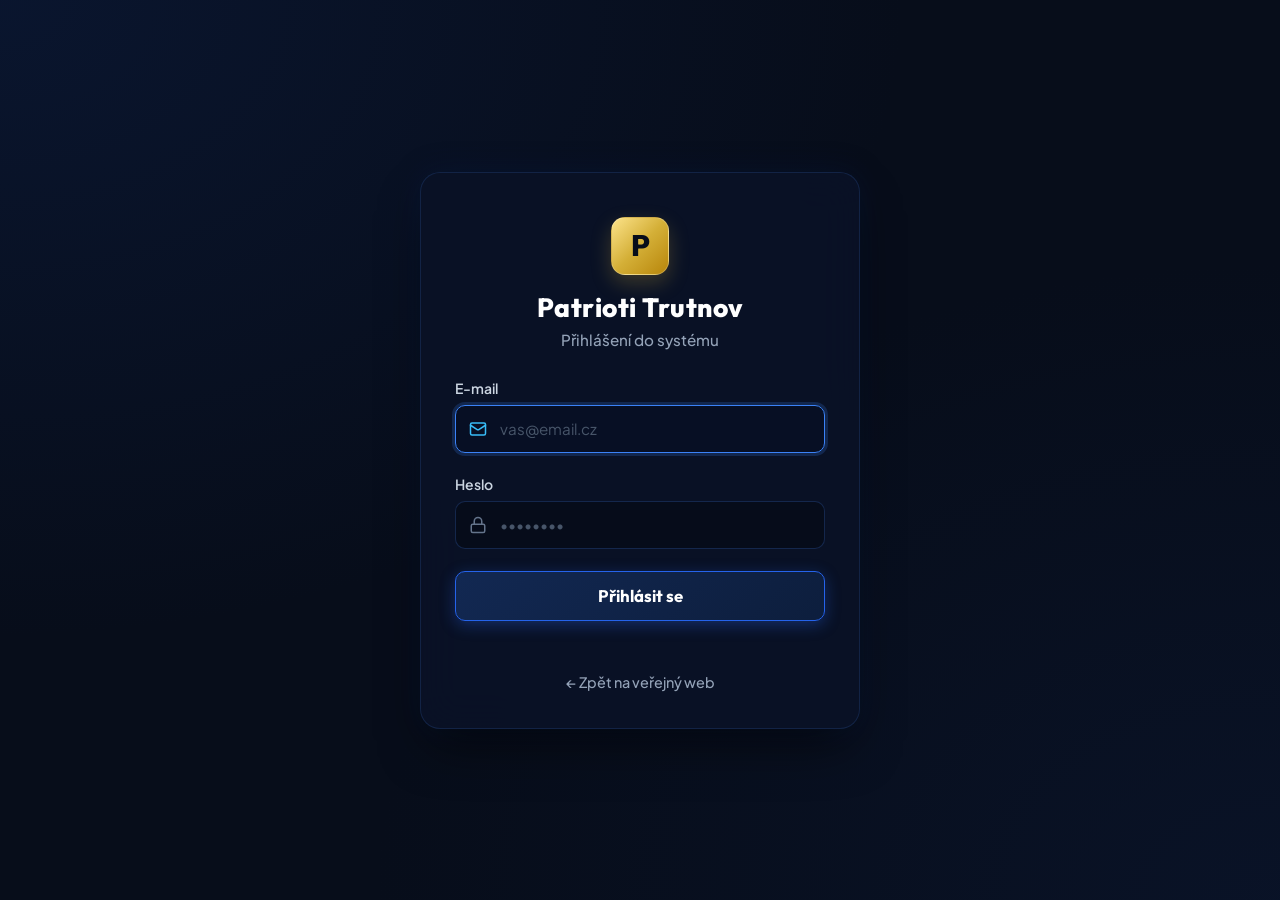
==== commit 30dd7e97: "Implement unified system login with automatic client vs admin role detection and reference UI design" ====
--- a/wwwroot/admin.html
+++ b/wwwroot/admin.html
@@ -529,26 +529,13 @@
 
     <!-- Main Content -->
     <main class="admin-main">
-        <!-- 1. Login View -->
-        <div id="loginView" class="login-wrapper">
-            <div class="login-card">
-                <div class="login-card-header">
-                    <img src="img/PatriotiLogoBlack.png" alt="Patrioti Trutnov">
-                    <h2>Přihlášení do administrace</h2>
-                    <p>Zadejte přihlašovací údaje pro správu nastavení</p>
-                </div>
-                <div id="loginError" class="alert-error"></div>
-                <form id="loginForm">
-                    <div class="form-group">
-                        <label for="adminUser">Uživatelské jméno</label>
-                        <input type="text" id="adminUser" class="form-control" placeholder="admin" required autocomplete="username">
-                    </div>
-                    <div class="form-group">
-                        <label for="adminPass">Heslo</label>
-                        <input type="password" id="adminPass" class="form-control" placeholder="••••••••" required autocomplete="current-password">
-                    </div>
-                    <button type="submit" id="loginBtn" class="btn-gold">Přihlásit se</button>
-                </form>
+        <!-- 1. Login View / Redirecting -->
+        <div id="loginView" class="login-wrapper" style="display: none;">
+            <div class="login-card" style="text-align: center; padding: 40px 24px;">
+                <img src="img/PatriotiLogoBlack.png" alt="Patrioti Trutnov" style="height: 60px; margin-bottom: 16px;">
+                <h2 style="font-family: 'Outfit', sans-serif; margin-bottom: 8px; color: #ffffff;">Ověřování oprávnění...</h2>
+                <p style="color: #94a3b8; margin-bottom: 24px;">Pro přístup do administrace je vyžadováno přihlášení.</p>
+                <a href="login.html" class="btn-gold" style="display: inline-block; text-decoration: none; padding: 12px 24px;">Přejít na přihlášení do systému</a>
             </div>
         </div>
 
